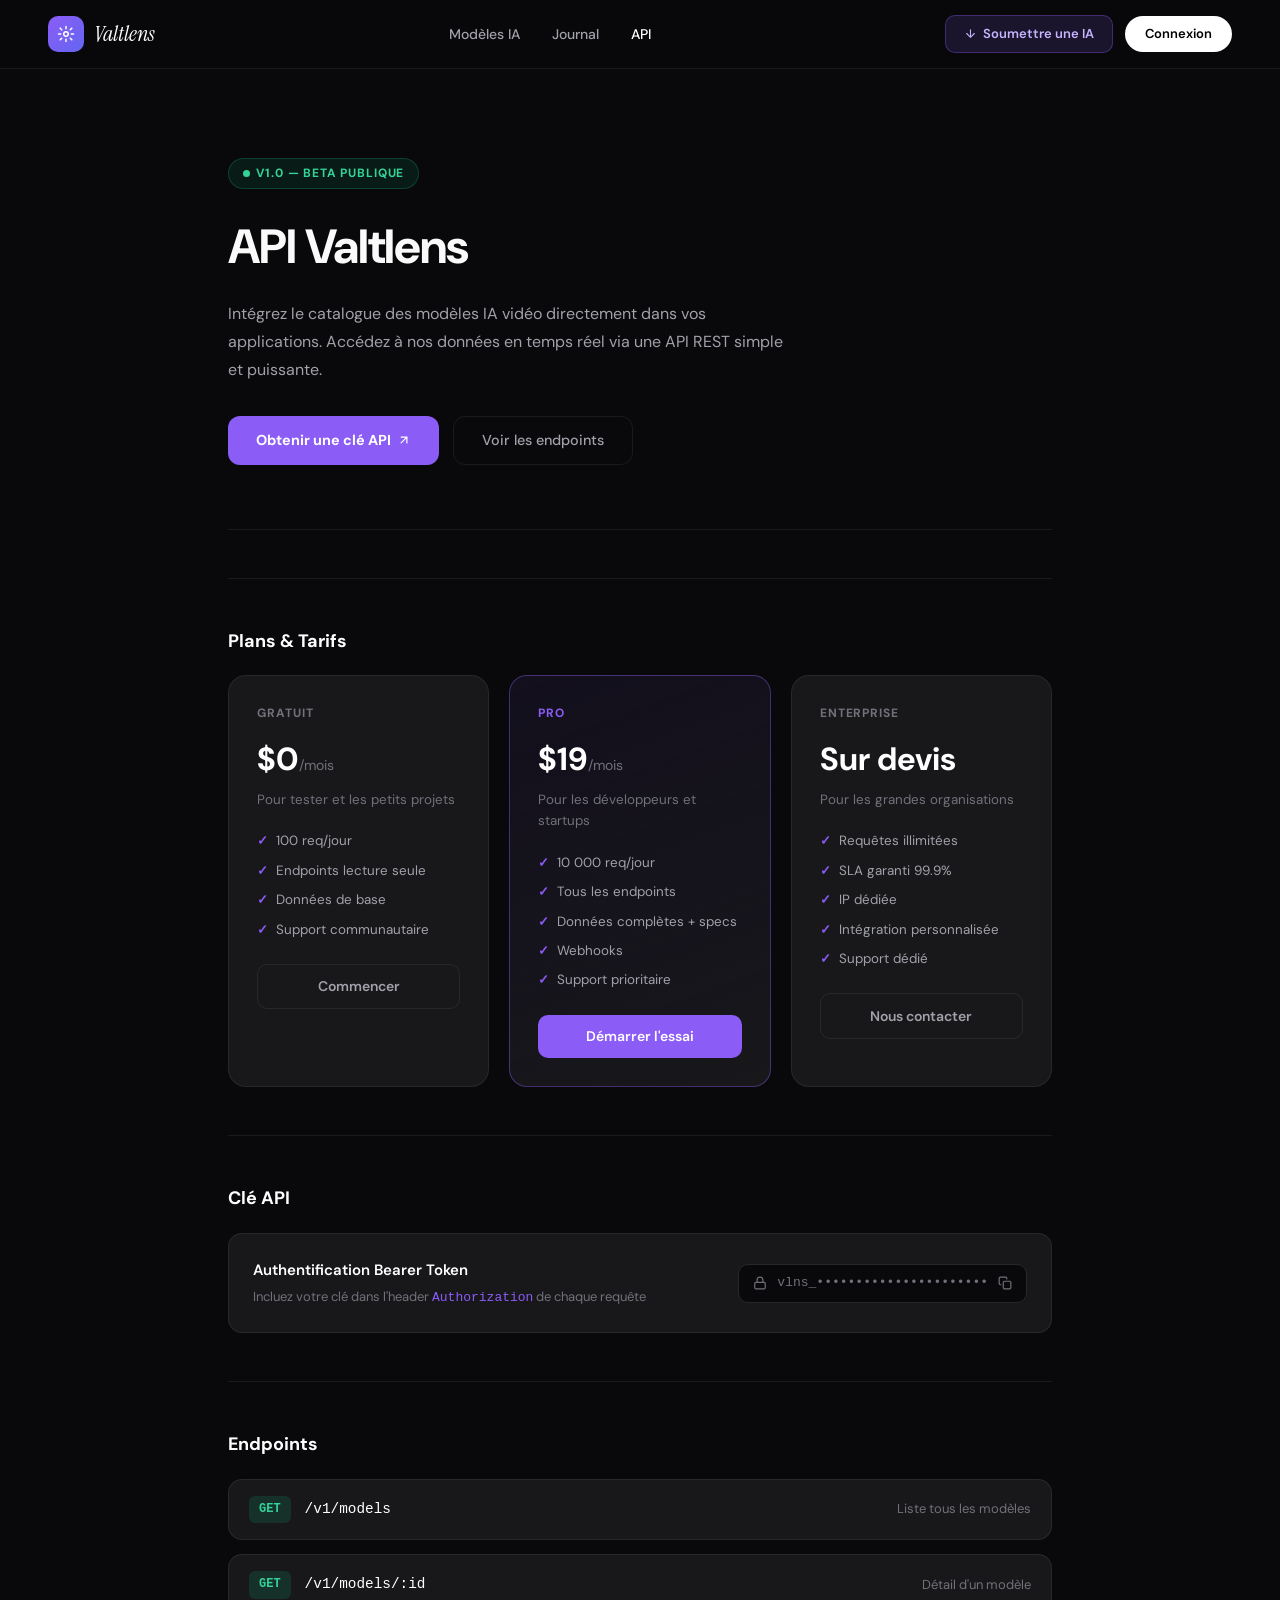
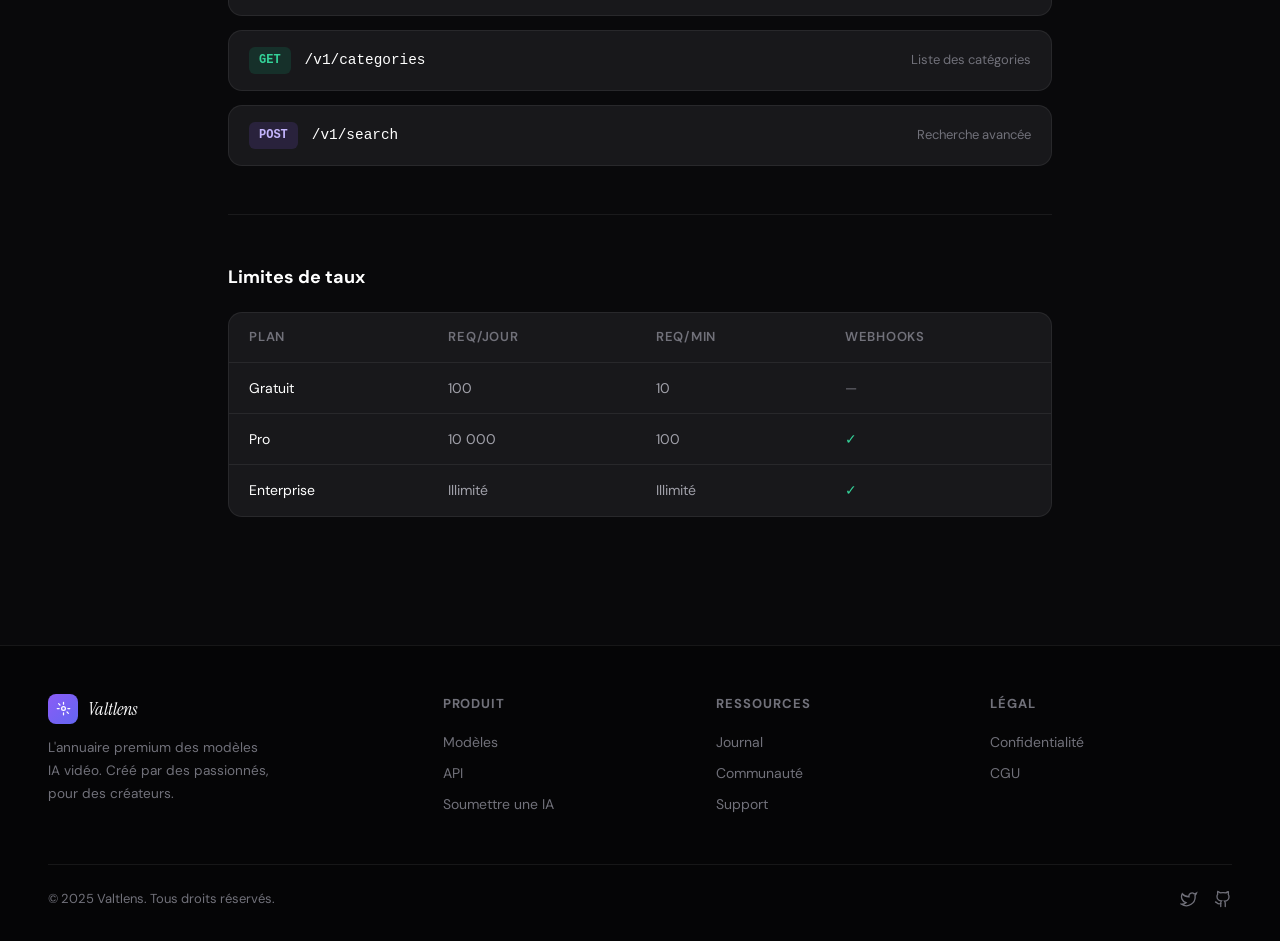
==== api/index.html @ 2567e138 "Create index.html" ====
<!DOCTYPE html>
<html lang="fr" style="scroll-behavior:smooth">
<head>
<meta charset="UTF-8">
<meta name="viewport" content="width=device-width,initial-scale=1">
<title>Valtlens — API</title>
<link href="https://fonts.googleapis.com/css2?family=DM+Sans:wght@300;400;500;600;700&family=Instrument+Serif:ital@0;1&display=swap" rel="stylesheet">
<style>
*,*::before,*::after{box-sizing:border-box;margin:0;padding:0}
:root{--bg:#09090b;--bg2:#111113;--bg3:#18181b;--bg4:#27272a;--fg:#fafafa;--fg2:#a1a1aa;--fg3:#71717a;--vi:#8b5cf6;--vi2:#7c3aed;--vi3:rgba(139,92,246,.15);--in:#6366f1;--border:rgba(255,255,255,.07)}
body{background:var(--bg);color:var(--fg);font-family:'DM Sans',sans-serif;overflow-x:hidden;line-height:1.6;min-height:100vh;display:flex;flex-direction:column}
nav{position:fixed;top:0;width:100%;z-index:100;background:rgba(9,9,11,.85);backdrop-filter:blur(24px);border-bottom:1px solid var(--border);padding:0 clamp(1rem,4vw,3rem)}
.nav-inner{max-width:1200px;margin:0 auto;display:flex;justify-content:space-between;align-items:center;height:68px}
.logo{display:flex;align-items:center;gap:10px;text-decoration:none;color:inherit}
.logo-icon{width:36px;height:36px;border-radius:10px;background:linear-gradient(135deg,var(--vi),var(--in));display:flex;align-items:center;justify-content:center;flex-shrink:0}
.logo-icon svg{width:18px;height:18px;fill:none;stroke:#fff;stroke-width:2;stroke-linecap:round}
.logo-name{font-family:'Instrument Serif',serif;font-size:1.4rem;color:#fff;font-style:italic}
.nav-links{display:flex;gap:2rem}
.nav-links a{font-size:.875rem;font-weight:500;color:var(--fg2);text-decoration:none;transition:color .2s}
.nav-links a:hover,.nav-links a.active{color:#fff}
.nav-actions{display:flex;gap:.75rem;align-items:center}
.btn-submit-nav{padding:.45rem 1.1rem;border-radius:10px;background:var(--vi3);border:1px solid rgba(139,92,246,.35);font-size:.8125rem;font-weight:600;color:#c4b5fd;cursor:pointer;transition:all .2s;text-decoration:none;display:inline-flex;align-items:center;gap:.4rem}
.btn-submit-nav:hover{background:rgba(139,92,246,.25);color:#fff;border-color:rgba(139,92,246,.6)}
.btn-submit-nav svg{width:13px;height:13px;fill:none;stroke:currentColor;stroke-width:2;stroke-linecap:round;flex-shrink:0}
.btn-login{padding:.5rem 1.25rem;border-radius:999px;background:#fff;color:#000;font-size:.8125rem;font-weight:600;border:none;cursor:pointer;transition:all .2s;text-decoration:none}
.btn-login:hover{background:#e4e4e7}
main{flex:1}
footer{border-top:1px solid var(--border);background:#050506;padding:3rem clamp(1rem,4vw,3rem) 2rem;margin-top:auto}
.footer-grid{max-width:1200px;margin:0 auto;display:grid;grid-template-columns:1.5fr repeat(3,1fr);gap:2rem;margin-bottom:2.5rem}
.footer-logo p{font-size:.85rem;color:var(--fg3);margin-top:.75rem;line-height:1.7;max-width:220px}
.footer-col h4{font-size:.8125rem;font-weight:700;color:var(--fg3);text-transform:uppercase;letter-spacing:.07em;margin-bottom:1rem}
.footer-col a{display:block;font-size:.875rem;color:var(--fg3);text-decoration:none;margin-bottom:.55rem;transition:color .2s;cursor:pointer}
.footer-col a:hover{color:#fff}
.footer-bottom{max-width:1200px;margin:0 auto;border-top:1px solid var(--border);padding-top:1.5rem;display:flex;justify-content:space-between;align-items:center;gap:1rem;flex-wrap:wrap}
.footer-bottom p{font-size:.8125rem;color:var(--fg3)}
.social-links{display:flex;gap:1rem}
.social-links a{color:var(--fg3);transition:color .2s}
.social-links a:hover{color:#fff}
.social-links svg{width:18px;height:18px;fill:none;stroke:currentColor;stroke-width:1.75;stroke-linecap:round;display:block}
.toast{position:fixed;bottom:1.5rem;right:1.5rem;background:#18181b;border:1px solid rgba(139,92,246,.4);color:#fff;padding:.875rem 1.5rem;border-radius:12px;font-size:.875rem;z-index:9999;transform:translateY(100px);opacity:0;transition:all .35s;box-shadow:0 20px 40px rgba(0,0,0,.5);max-width:320px}
.toast.show{transform:translateY(0);opacity:1}
.page-wrap{max-width:860px;margin:0 auto;padding:110px clamp(1rem,4vw,3rem) 5rem;flex:1}
.back-link{display:inline-flex;align-items:center;gap:.4rem;font-size:.875rem;color:var(--fg2);text-decoration:none;margin-bottom:2rem;transition:color .2s}
.back-link:hover{color:#fff}
.back-link svg{width:16px;height:16px}
.api-hero{padding:3rem 0 4rem;border-bottom:1px solid var(--border);margin-bottom:3rem}.api-hero h1{font-size:clamp(2rem,5vw,3rem);font-weight:700;letter-spacing:-.02em;margin-bottom:.875rem}.api-hero p{color:var(--fg2);max-width:560px;line-height:1.75;margin-bottom:2rem}.api-badge{display:inline-flex;align-items:center;gap:.4rem;padding:.3rem .875rem;border-radius:999px;background:rgba(16,185,129,.1);border:1px solid rgba(16,185,129,.25);font-size:.75rem;font-weight:700;color:#34d399;text-transform:uppercase;letter-spacing:.07em;margin-bottom:1.25rem}.api-badge span{width:7px;height:7px;border-radius:50%;background:#34d399}.hero-actions{display:flex;gap:.875rem;flex-wrap:wrap}.btn-vi{padding:.75rem 1.75rem;border-radius:12px;background:var(--vi);color:#fff;font-size:.9rem;font-weight:700;border:none;cursor:pointer;text-decoration:none;transition:all .2s;display:inline-flex;align-items:center;gap:.4rem}.btn-vi:hover{background:var(--vi2)}.btn-outline{padding:.75rem 1.75rem;border-radius:12px;background:transparent;border:1px solid var(--border);color:var(--fg2);font-size:.9rem;font-weight:500;cursor:pointer;text-decoration:none;transition:all .2s}.btn-outline:hover{border-color:rgba(139,92,246,.4);color:#fff}.section-h2{font-size:1.125rem;font-weight:700;color:#fff;margin:3rem 0 1.25rem;padding-top:3rem;border-top:1px solid var(--border)}.section-h2:first-of-type{padding-top:0;border-top:none;margin-top:0}.plans-grid{display:grid;grid-template-columns:repeat(3,1fr);gap:1.25rem;margin-bottom:3rem}.plan-card{background:var(--bg3);border:1px solid var(--border);border-radius:18px;padding:1.75rem}.plan-card.featured{border-color:rgba(139,92,246,.4);background:linear-gradient(160deg,rgba(139,92,246,.08),var(--bg3))}.plan-name{font-size:.75rem;font-weight:700;color:var(--fg3);text-transform:uppercase;letter-spacing:.08em;margin-bottom:.625rem}.plan-price{font-size:2rem;font-weight:700;color:#fff;margin-bottom:.25rem}.plan-price span{font-size:.875rem;font-weight:400;color:var(--fg3)}.plan-desc{font-size:.8375rem;color:var(--fg3);margin-bottom:1.25rem}.plan-features{list-style:none;display:flex;flex-direction:column;gap:.5rem;margin-bottom:1.5rem}.plan-features li{font-size:.8375rem;color:var(--fg2);display:flex;align-items:center;gap:.5rem}.plan-features li::before{content:"✓";color:var(--vi);font-weight:700;flex-shrink:0}.plan-btn{width:100%;padding:.65rem;border-radius:10px;font-size:.875rem;font-weight:600;cursor:pointer;transition:all .2s;text-align:center;display:block;text-decoration:none}.plan-btn-vi{background:var(--vi);color:#fff;border:none}.plan-btn-vi:hover{background:var(--vi2)}.plan-btn-ghost{background:transparent;border:1px solid var(--border);color:var(--fg2)}.plan-btn-ghost:hover{border-color:rgba(139,92,246,.4);color:#fff}.endpoint-list{display:flex;flex-direction:column;gap:.875rem;margin-bottom:3rem}.endpoint{background:var(--bg3);border:1px solid var(--border);border-radius:14px;overflow:hidden}.endpoint-head{display:flex;align-items:center;gap:.875rem;padding:1rem 1.25rem;cursor:pointer}.method{padding:.25rem .625rem;border-radius:6px;font-size:.75rem;font-weight:700;font-family:monospace;flex-shrink:0}.get{background:rgba(16,185,129,.15);color:#34d399}.post{background:rgba(139,92,246,.15);color:#c4b5fd}.endpoint-path{font-family:monospace;font-size:.9rem;color:#fff}.endpoint-desc{font-size:.8125rem;color:var(--fg3);margin-left:auto}.code-block{background:#0d0d0f;border-top:1px solid var(--border);padding:1.25rem 1.5rem;font-family:monospace;font-size:.8125rem;color:#a5b4fc;line-height:1.7;overflow-x:auto;display:none}.endpoint.open .code-block{display:block}.endpoint.open .endpoint-head{border-bottom:1px solid var(--border)}.key-badge{background:var(--bg3);border:1px solid var(--border);border-radius:14px;padding:1.5rem;margin-bottom:3rem;display:flex;align-items:center;justify-content:space-between;flex-wrap:wrap;gap:1rem}.key-info h3{font-size:.9375rem;font-weight:600;color:#fff;margin-bottom:.3rem}.key-info p{font-size:.8125rem;color:var(--fg3)}.key-input{display:flex;align-items:center;gap:.625rem;background:var(--bg);border:1px solid var(--bg4);border-radius:10px;padding:.5rem .875rem;font-family:monospace;font-size:.8125rem;color:var(--fg3);cursor:pointer;transition:border-color .2s}.key-input:hover{border-color:var(--vi)}@media(max-width:720px){.plans-grid{grid-template-columns:1fr}}
@media(max-width:768px){.nav-links{display:none}.footer-grid{grid-template-columns:1fr 1fr}.footer-logo{grid-column:1/-1}}
</style>
</head>
<body><nav>
  <div class="nav-inner">
    <a class="logo" href="/"><div class="logo-icon"><svg viewBox="0 0 24 24"><circle cx="12" cy="12" r="3"/><path d="M12 2v3M12 19v3M4.22 4.22l2.12 2.12M17.66 17.66l2.12 2.12M2 12h3M19 12h3M4.22 19.78l2.12-2.12M17.66 6.34l2.12-2.12"/></svg></div><span class="logo-name">Valtlens</span></a>
    <div class="nav-links">
      <a href="/#models">Modèles IA</a>
      <a href="/blog/">Journal</a>
      <a href="/api/" class="active">API</a>
    </div>
    <div class="nav-actions">
      <a class="btn-submit-nav" href="/submit/"><svg viewBox="0 0 24 24"><path d="M12 5v14M5 12l7 7 7-7"/></svg>Soumettre une IA</a>
      <a class="btn-login" href="/auth/">Connexion</a>
    </div>
  </div>
</nav><main>
<div class="page-wrap" style="max-width:920px">

  <div class="api-hero">
    <div class="api-badge"><span></span>v1.0 — Beta publique</div>
    <h1>API Valtlens</h1>
    <p>Intégrez le catalogue des modèles IA vidéo directement dans vos applications. Accédez à nos données en temps réel via une API REST simple et puissante.</p>
    <div class="hero-actions">
      <a class="btn-vi" href="/auth/">Obtenir une clé API <svg width="14" height="14" viewBox="0 0 24 24" fill="none" stroke="currentColor" stroke-width="2" stroke-linecap="round"><path d="M7 17 17 7M7 7h10v10"/></svg></a>
      <a class="btn-outline" href="#endpoints">Voir les endpoints</a>
    </div>
  </div>

  <div class="section-h2">Plans & Tarifs</div>
  <div class="plans-grid">
    <div class="plan-card">
      <div class="plan-name">Gratuit</div>
      <div class="plan-price">$0<span>/mois</span></div>
      <div class="plan-desc">Pour tester et les petits projets</div>
      <ul class="plan-features">
        <li>100 req/jour</li>
        <li>Endpoints lecture seule</li>
        <li>Données de base</li>
        <li>Support communautaire</li>
      </ul>
      <a class="plan-btn plan-btn-ghost" href="/auth/">Commencer</a>
    </div>
    <div class="plan-card featured">
      <div class="plan-name" style="color:var(--vi)">Pro</div>
      <div class="plan-price">$19<span>/mois</span></div>
      <div class="plan-desc">Pour les développeurs et startups</div>
      <ul class="plan-features">
        <li>10 000 req/jour</li>
        <li>Tous les endpoints</li>
        <li>Données complètes + specs</li>
        <li>Webhooks</li>
        <li>Support prioritaire</li>
      </ul>
      <a class="plan-btn plan-btn-vi" href="/auth/">Démarrer l'essai</a>
    </div>
    <div class="plan-card">
      <div class="plan-name">Enterprise</div>
      <div class="plan-price">Sur devis</div>
      <div class="plan-desc">Pour les grandes organisations</div>
      <ul class="plan-features">
        <li>Requêtes illimitées</li>
        <li>SLA garanti 99.9%</li>
        <li>IP dédiée</li>
        <li>Intégration personnalisée</li>
        <li>Support dédié</li>
      </ul>
      <a class="plan-btn plan-btn-ghost" href="mailto:api@valtlens.com">Nous contacter</a>
    </div>
  </div>

  <div class="section-h2">Clé API</div>
  <div class="key-badge">
    <div class="key-info">
      <h3>Authentification Bearer Token</h3>
      <p>Incluez votre clé dans l'header <code style="color:var(--vi)">Authorization</code> de chaque requête</p>
    </div>
    <div class="key-input" onclick="showToast('Connectez-vous pour générer une clé API')">
      <svg width="14" height="14" viewBox="0 0 24 24" fill="none" stroke="currentColor" stroke-width="2" stroke-linecap="round"><rect x="3" y="11" width="18" height="11" rx="2"/><path d="M7 11V7a5 5 0 0 1 10 0v4"/></svg>
      vlns_••••••••••••••••••••••
      <svg width="14" height="14" viewBox="0 0 24 24" fill="none" stroke="currentColor" stroke-width="2" stroke-linecap="round"><rect x="9" y="9" width="13" height="13" rx="2"/><path d="M5 15H4a2 2 0 0 1-2-2V4a2 2 0 0 1 2-2h9a2 2 0 0 1 2 2v1"/></svg>
    </div>
  </div>

  <div class="section-h2" id="endpoints">Endpoints</div>
  <div class="endpoint-list">

    <div class="endpoint" onclick="toggleEndpoint(this)">
      <div class="endpoint-head">
        <span class="method get">GET</span>
        <span class="endpoint-path">/v1/models</span>
        <span class="endpoint-desc">Liste tous les modèles</span>
      </div>
      <div class="code-block">
<span style="color:#6ee7b7">// Requête</span>
curl -X GET https://api.valtlens.com/v1/models \
  -H "Authorization: Bearer vlns_votre_cle_api" \
  -H "Content-Type: application/json"

<span style="color:#6ee7b7">// Paramètres optionnels</span>
?category=text-to-video   <span style="color:#71717a">// Filtrer par catégorie</span>
?free=true                <span style="color:#71717a">// Modèles gratuits seulement</span>
?limit=20&offset=0        <span style="color:#71717a">// Pagination</span>

<span style="color:#6ee7b7">// Réponse</span>
{
  "data": [
    {
      "id": "sora",
      "name": "Sora",
      "developer": "OpenAI",
      "rating": 4.9,
      "categories": ["text-to-video"],
      "free": false,
      "url": "https://openai.com/sora"
    }
  ],
  "total": 98,
  "page": 1
}</div>
    </div>

    <div class="endpoint" onclick="toggleEndpoint(this)">
      <div class="endpoint-head">
        <span class="method get">GET</span>
        <span class="endpoint-path">/v1/models/:id</span>
        <span class="endpoint-desc">Détail d'un modèle</span>
      </div>
      <div class="code-block">
<span style="color:#6ee7b7">// Requête</span>
curl -X GET https://api.valtlens.com/v1/models/sora \
  -H "Authorization: Bearer vlns_votre_cle_api"

<span style="color:#6ee7b7">// Réponse</span>
{
  "id": "sora",
  "name": "Sora",
  "developer": "OpenAI",
  "description": "...",
  "rating": 4.9,
  "specs": {
    "duration": "60s",
    "resolution": "1080p",
    "pricing": "ChatGPT Plus"
  },
  "tags": ["Text-to-Video", "High Quality"],
  "updatedAt": "2025-03-29T00:00:00Z"
}</div>
    </div>

    <div class="endpoint" onclick="toggleEndpoint(this)">
      <div class="endpoint-head">
        <span class="method get">GET</span>
        <span class="endpoint-path">/v1/categories</span>
        <span class="endpoint-desc">Liste des catégories</span>
      </div>
      <div class="code-block">
<span style="color:#6ee7b7">// Réponse</span>
{
  "categories": [
    {"id": "text-to-video", "label": "Text-to-Video", "count": 42},
    {"id": "image-to-video", "label": "Image-to-Video", "count": 28},
    {"id": "free", "label": "Gratuit / Open Source", "count": 35}
  ]
}</div>
    </div>

    <div class="endpoint" onclick="toggleEndpoint(this)">
      <div class="endpoint-head">
        <span class="method post">POST</span>
        <span class="endpoint-path">/v1/search</span>
        <span class="endpoint-desc">Recherche avancée</span>
      </div>
      <div class="code-block">
<span style="color:#6ee7b7">// Requête</span>
curl -X POST https://api.valtlens.com/v1/search \
  -H "Authorization: Bearer vlns_votre_cle_api" \
  -H "Content-Type: application/json" \
  -d '{
    "query": "avatar lip sync",
    "filters": {
      "free": false,
      "minRating": 4.5
    },
    "limit": 10
  }'

<span style="color:#6ee7b7">// Réponse</span>
{
  "results": [...],
  "total": 3,
  "query": "avatar lip sync"
}</div>
    </div>

  </div>

  <div class="section-h2">Limites de taux</div>
  <div style="background:var(--bg3);border:1px solid var(--border);border-radius:14px;overflow:hidden;margin-bottom:3rem">
    <table style="width:100%;border-collapse:collapse">
      <thead><tr style="border-bottom:1px solid var(--border)">
        <th style="padding:.875rem 1.25rem;text-align:left;font-size:.8125rem;color:var(--fg3);font-weight:600;text-transform:uppercase;letter-spacing:.06em">Plan</th>
        <th style="padding:.875rem 1.25rem;text-align:left;font-size:.8125rem;color:var(--fg3);font-weight:600;text-transform:uppercase;letter-spacing:.06em">Req/jour</th>
        <th style="padding:.875rem 1.25rem;text-align:left;font-size:.8125rem;color:var(--fg3);font-weight:600;text-transform:uppercase;letter-spacing:.06em">Req/min</th>
        <th style="padding:.875rem 1.25rem;text-align:left;font-size:.8125rem;color:var(--fg3);font-weight:600;text-transform:uppercase;letter-spacing:.06em">Webhooks</th>
      </tr></thead>
      <tbody>
        <tr style="border-bottom:1px solid var(--border)"><td style="padding:.875rem 1.25rem;font-size:.875rem;color:#fff">Gratuit</td><td style="padding:.875rem 1.25rem;font-size:.875rem;color:var(--fg2)">100</td><td style="padding:.875rem 1.25rem;font-size:.875rem;color:var(--fg2)">10</td><td style="padding:.875rem 1.25rem;font-size:.875rem;color:var(--fg3)">—</td></tr>
        <tr style="border-bottom:1px solid var(--border)"><td style="padding:.875rem 1.25rem;font-size:.875rem;color:#fff">Pro</td><td style="padding:.875rem 1.25rem;font-size:.875rem;color:var(--fg2)">10 000</td><td style="padding:.875rem 1.25rem;font-size:.875rem;color:var(--fg2)">100</td><td style="padding:.875rem 1.25rem;font-size:.875rem;color:#34d399">✓</td></tr>
        <tr><td style="padding:.875rem 1.25rem;font-size:.875rem;color:#fff">Enterprise</td><td style="padding:.875rem 1.25rem;font-size:.875rem;color:var(--fg2)">Illimité</td><td style="padding:.875rem 1.25rem;font-size:.875rem;color:var(--fg2)">Illimité</td><td style="padding:.875rem 1.25rem;font-size:.875rem;color:#34d399">✓</td></tr>
      </tbody>
    </table>
  </div>

</div>
</main>
<script>
function toggleEndpoint(el){el.classList.toggle('open');}
</script><footer>
  <div class="footer-grid">
    <div class="footer-logo">
      <a class="logo" href="/"><div class="logo-icon" style="width:30px;height:30px;border-radius:8px"><svg viewBox="0 0 24 24" style="width:15px;height:15px" fill="none" stroke="#fff" stroke-width="2" stroke-linecap="round"><circle cx="12" cy="12" r="3"/><path d="M12 2v3M12 19v3M4.22 4.22l2.12 2.12M17.66 17.66l2.12 2.12M2 12h3M19 12h3"/></svg></div><span class="logo-name" style="font-size:1.1rem">Valtlens</span></a>
      <p>L'annuaire premium des modèles IA vidéo. Créé par des passionnés, pour des créateurs.</p>
    </div>
    <div class="footer-col">
      <h4>Produit</h4>
      <a href="/#models">Modèles</a>
      <a href="/api/">API</a>
      <a href="/submit/">Soumettre une IA</a>
    </div>
    <div class="footer-col">
      <h4>Ressources</h4>
      <a href="/blog/">Journal</a>
      <a href="/community/">Communauté</a>
      <a href="/support/">Support</a>
    </div>
    <div class="footer-col">
      <h4>Légal</h4>
      <a href="/legal/privacy/">Confidentialité</a>
      <a href="/legal/terms/">CGU</a>
    </div>
  </div>
  <div class="footer-bottom">
    <p>© 2025 Valtlens. Tous droits réservés.</p>
    <div class="social-links">
      <a href="#"><svg viewBox="0 0 24 24"><path d="M22 4s-.7 2.1-2 3.4c1.6 10-9.4 17.3-18 11.6 2.2.1 4.4-.6 6-2C3 15.5.5 9.6 3 5c2.2 2.6 5.6 4.1 9 4-.9-4.2 4-6.6 7-3.8 1.1 0 3-1.2 3-1.2z"/></svg></a>
      <a href="#"><svg viewBox="0 0 24 24"><path d="M15 22v-4a4.8 4.8 0 0 0-1-3.2c3 0 6-2 6-5.5.08-1.25-.27-2.48-1-3.5.28-1.15.28-2.35 0-3.5 0 0-1 0-3 1.5-2.64-.5-5.36-.5-8 0C6 2 5 2 5 2c-.3 1.15-.3 2.35 0 3.5A5.4 5.4 0 0 0 4 9c0 3.5 3 5.5 6 5.5-.39.49-.68 1.05-.85 1.65S9.06 17.32 9 18v4"/><path d="M9 18c-4.51 2-5-2-7-2"/></svg></a>
    </div>
  </div>
</footer>
<div class="toast" id="toast"></div>
<script>
var _tt;
function showToast(m){{var t=document.getElementById('toast');t.textContent=m;t.classList.add('show');clearTimeout(_tt);_tt=setTimeout(function(){{t.classList.remove('show');}},3000);}}
</script></body>
</html>
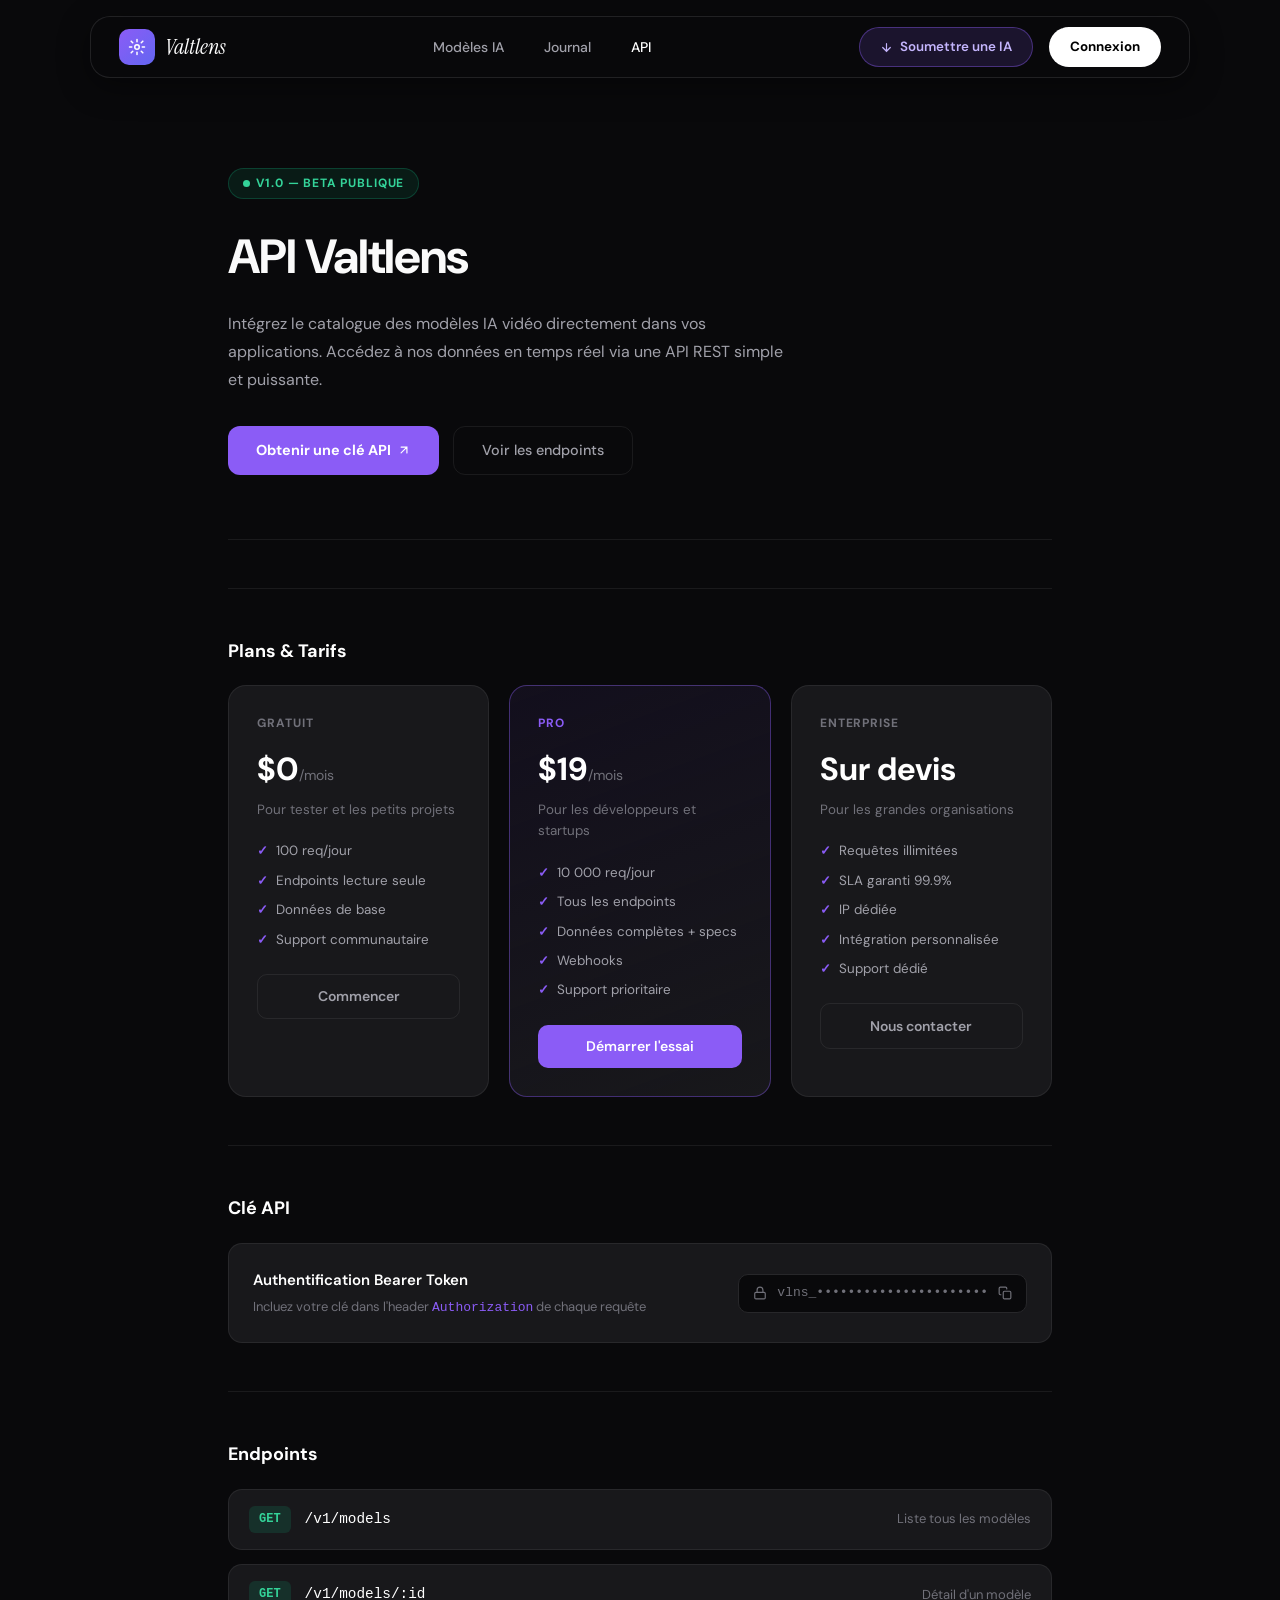
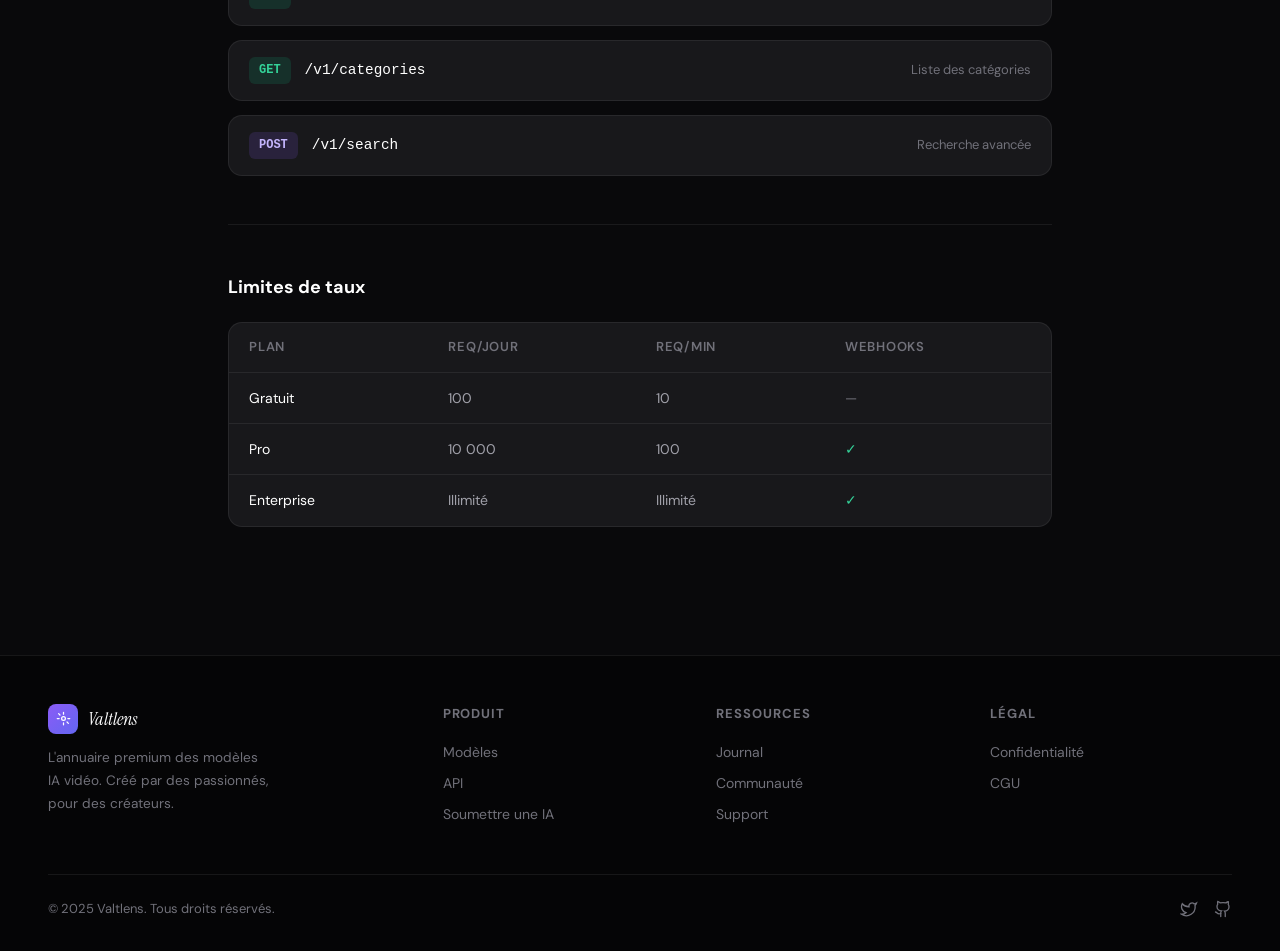
==== commit 8cafeac9: "Update index.html" ====
--- a/api/index.html
+++ b/api/index.html
@@ -9,16 +9,16 @@
 *,*::before,*::after{box-sizing:border-box;margin:0;padding:0}
 :root{--bg:#09090b;--bg2:#111113;--bg3:#18181b;--bg4:#27272a;--fg:#fafafa;--fg2:#a1a1aa;--fg3:#71717a;--vi:#8b5cf6;--vi2:#7c3aed;--vi3:rgba(139,92,246,.15);--in:#6366f1;--border:rgba(255,255,255,.07)}
 body{background:var(--bg);color:var(--fg);font-family:'DM Sans',sans-serif;overflow-x:hidden;line-height:1.6;min-height:100vh;display:flex;flex-direction:column}
-nav{position:fixed;top:0;width:100%;z-index:100;background:rgba(9,9,11,.85);backdrop-filter:blur(24px);border-bottom:1px solid var(--border);padding:0 clamp(1rem,4vw,3rem)}
-.nav-inner{max-width:1200px;margin:0 auto;display:flex;justify-content:space-between;align-items:center;height:68px}
+nav{position:fixed;top:16px;left:50%;transform:translateX(-50%);width:calc(100% - 3rem);max-width:1100px;z-index:100;background:rgba(9,9,11,.75);backdrop-filter:blur(28px);border:1px solid rgba(255,255,255,.1);border-radius:20px;padding:0 1.75rem;box-shadow:0 8px 32px rgba(0,0,0,.4)}
+.nav-inner{display:flex;justify-content:space-between;align-items:center;height:60px}
 .logo{display:flex;align-items:center;gap:10px;text-decoration:none;color:inherit}
 .logo-icon{width:36px;height:36px;border-radius:10px;background:linear-gradient(135deg,var(--vi),var(--in));display:flex;align-items:center;justify-content:center;flex-shrink:0}
 .logo-icon svg{width:18px;height:18px;fill:none;stroke:#fff;stroke-width:2;stroke-linecap:round}
 .logo-name{font-family:'Instrument Serif',serif;font-size:1.4rem;color:#fff;font-style:italic}
-.nav-links{display:flex;gap:2rem}
+.nav-links{display:flex;gap:2.5rem}
 .nav-links a{font-size:.875rem;font-weight:500;color:var(--fg2);text-decoration:none;transition:color .2s}
 .nav-links a:hover,.nav-links a.active{color:#fff}
-.nav-actions{display:flex;gap:.75rem;align-items:center}
+.nav-actions{display:flex;gap:1rem;align-items:center}
 .btn-submit-nav{padding:.45rem 1.1rem;border-radius:10px;background:var(--vi3);border:1px solid rgba(139,92,246,.35);font-size:.8125rem;font-weight:600;color:#c4b5fd;cursor:pointer;transition:all .2s;text-decoration:none;display:inline-flex;align-items:center;gap:.4rem}
 .btn-submit-nav:hover{background:rgba(139,92,246,.25);color:#fff;border-color:rgba(139,92,246,.6)}
 .btn-submit-nav svg{width:13px;height:13px;fill:none;stroke:currentColor;stroke-width:2;stroke-linecap:round;flex-shrink:0}
@@ -39,12 +39,18 @@
 .social-links svg{width:18px;height:18px;fill:none;stroke:currentColor;stroke-width:1.75;stroke-linecap:round;display:block}
 .toast{position:fixed;bottom:1.5rem;right:1.5rem;background:#18181b;border:1px solid rgba(139,92,246,.4);color:#fff;padding:.875rem 1.5rem;border-radius:12px;font-size:.875rem;z-index:9999;transform:translateY(100px);opacity:0;transition:all .35s;box-shadow:0 20px 40px rgba(0,0,0,.5);max-width:320px}
 .toast.show{transform:translateY(0);opacity:1}
-.page-wrap{max-width:860px;margin:0 auto;padding:110px clamp(1rem,4vw,3rem) 5rem;flex:1}
+.page-wrap{max-width:860px;margin:0 auto;padding:120px clamp(1rem,4vw,3rem) 5rem;flex:1}
 .back-link{display:inline-flex;align-items:center;gap:.4rem;font-size:.875rem;color:var(--fg2);text-decoration:none;margin-bottom:2rem;transition:color .2s}
 .back-link:hover{color:#fff}
 .back-link svg{width:16px;height:16px}
 .api-hero{padding:3rem 0 4rem;border-bottom:1px solid var(--border);margin-bottom:3rem}.api-hero h1{font-size:clamp(2rem,5vw,3rem);font-weight:700;letter-spacing:-.02em;margin-bottom:.875rem}.api-hero p{color:var(--fg2);max-width:560px;line-height:1.75;margin-bottom:2rem}.api-badge{display:inline-flex;align-items:center;gap:.4rem;padding:.3rem .875rem;border-radius:999px;background:rgba(16,185,129,.1);border:1px solid rgba(16,185,129,.25);font-size:.75rem;font-weight:700;color:#34d399;text-transform:uppercase;letter-spacing:.07em;margin-bottom:1.25rem}.api-badge span{width:7px;height:7px;border-radius:50%;background:#34d399}.hero-actions{display:flex;gap:.875rem;flex-wrap:wrap}.btn-vi{padding:.75rem 1.75rem;border-radius:12px;background:var(--vi);color:#fff;font-size:.9rem;font-weight:700;border:none;cursor:pointer;text-decoration:none;transition:all .2s;display:inline-flex;align-items:center;gap:.4rem}.btn-vi:hover{background:var(--vi2)}.btn-outline{padding:.75rem 1.75rem;border-radius:12px;background:transparent;border:1px solid var(--border);color:var(--fg2);font-size:.9rem;font-weight:500;cursor:pointer;text-decoration:none;transition:all .2s}.btn-outline:hover{border-color:rgba(139,92,246,.4);color:#fff}.section-h2{font-size:1.125rem;font-weight:700;color:#fff;margin:3rem 0 1.25rem;padding-top:3rem;border-top:1px solid var(--border)}.section-h2:first-of-type{padding-top:0;border-top:none;margin-top:0}.plans-grid{display:grid;grid-template-columns:repeat(3,1fr);gap:1.25rem;margin-bottom:3rem}.plan-card{background:var(--bg3);border:1px solid var(--border);border-radius:18px;padding:1.75rem}.plan-card.featured{border-color:rgba(139,92,246,.4);background:linear-gradient(160deg,rgba(139,92,246,.08),var(--bg3))}.plan-name{font-size:.75rem;font-weight:700;color:var(--fg3);text-transform:uppercase;letter-spacing:.08em;margin-bottom:.625rem}.plan-price{font-size:2rem;font-weight:700;color:#fff;margin-bottom:.25rem}.plan-price span{font-size:.875rem;font-weight:400;color:var(--fg3)}.plan-desc{font-size:.8375rem;color:var(--fg3);margin-bottom:1.25rem}.plan-features{list-style:none;display:flex;flex-direction:column;gap:.5rem;margin-bottom:1.5rem}.plan-features li{font-size:.8375rem;color:var(--fg2);display:flex;align-items:center;gap:.5rem}.plan-features li::before{content:"✓";color:var(--vi);font-weight:700;flex-shrink:0}.plan-btn{width:100%;padding:.65rem;border-radius:10px;font-size:.875rem;font-weight:600;cursor:pointer;transition:all .2s;text-align:center;display:block;text-decoration:none}.plan-btn-vi{background:var(--vi);color:#fff;border:none}.plan-btn-vi:hover{background:var(--vi2)}.plan-btn-ghost{background:transparent;border:1px solid var(--border);color:var(--fg2)}.plan-btn-ghost:hover{border-color:rgba(139,92,246,.4);color:#fff}.endpoint-list{display:flex;flex-direction:column;gap:.875rem;margin-bottom:3rem}.endpoint{background:var(--bg3);border:1px solid var(--border);border-radius:14px;overflow:hidden}.endpoint-head{display:flex;align-items:center;gap:.875rem;padding:1rem 1.25rem;cursor:pointer}.method{padding:.25rem .625rem;border-radius:6px;font-size:.75rem;font-weight:700;font-family:monospace;flex-shrink:0}.get{background:rgba(16,185,129,.15);color:#34d399}.post{background:rgba(139,92,246,.15);color:#c4b5fd}.endpoint-path{font-family:monospace;font-size:.9rem;color:#fff}.endpoint-desc{font-size:.8125rem;color:var(--fg3);margin-left:auto}.code-block{background:#0d0d0f;border-top:1px solid var(--border);padding:1.25rem 1.5rem;font-family:monospace;font-size:.8125rem;color:#a5b4fc;line-height:1.7;overflow-x:auto;display:none}.endpoint.open .code-block{display:block}.endpoint.open .endpoint-head{border-bottom:1px solid var(--border)}.key-badge{background:var(--bg3);border:1px solid var(--border);border-radius:14px;padding:1.5rem;margin-bottom:3rem;display:flex;align-items:center;justify-content:space-between;flex-wrap:wrap;gap:1rem}.key-info h3{font-size:.9375rem;font-weight:600;color:#fff;margin-bottom:.3rem}.key-info p{font-size:.8125rem;color:var(--fg3)}.key-input{display:flex;align-items:center;gap:.625rem;background:var(--bg);border:1px solid var(--bg4);border-radius:10px;padding:.5rem .875rem;font-family:monospace;font-size:.8125rem;color:var(--fg3);cursor:pointer;transition:border-color .2s}.key-input:hover{border-color:var(--vi)}@media(max-width:720px){.plans-grid{grid-template-columns:1fr}}
 @media(max-width:768px){.nav-links{display:none}.footer-grid{grid-template-columns:1fr 1fr}.footer-logo{grid-column:1/-1}}
+/* NAV-BTNS-UNIFIED */
+.btn-submit-nav{padding:.5rem 1.25rem;border-radius:999px;background:var(--vi3);border:1px solid rgba(139,92,246,.4);font-size:.8375rem;font-weight:600;color:#c4b5fd;cursor:pointer;transition:all .25s;text-decoration:none;display:inline-flex;align-items:center;gap:.45rem;white-space:nowrap}
+.btn-submit-nav:hover{background:rgba(139,92,246,.28);color:#fff;border-color:rgba(139,92,246,.7);transform:translateY(-1px)}
+.btn-submit-nav svg{width:13px;height:13px;fill:none;stroke:currentColor;stroke-width:2.2;stroke-linecap:round;flex-shrink:0}
+.btn-login{padding:.5rem 1.25rem;border-radius:999px;background:#fff;color:#000;font-size:.8375rem;font-weight:700;border:1px solid transparent;cursor:pointer;transition:all .25s;text-decoration:none;display:inline-flex;align-items:center;white-space:nowrap}
+.btn-login:hover{background:#e8e8e8;transform:translateY(-1px)}
 </style>
 </head>
 <body><nav>
